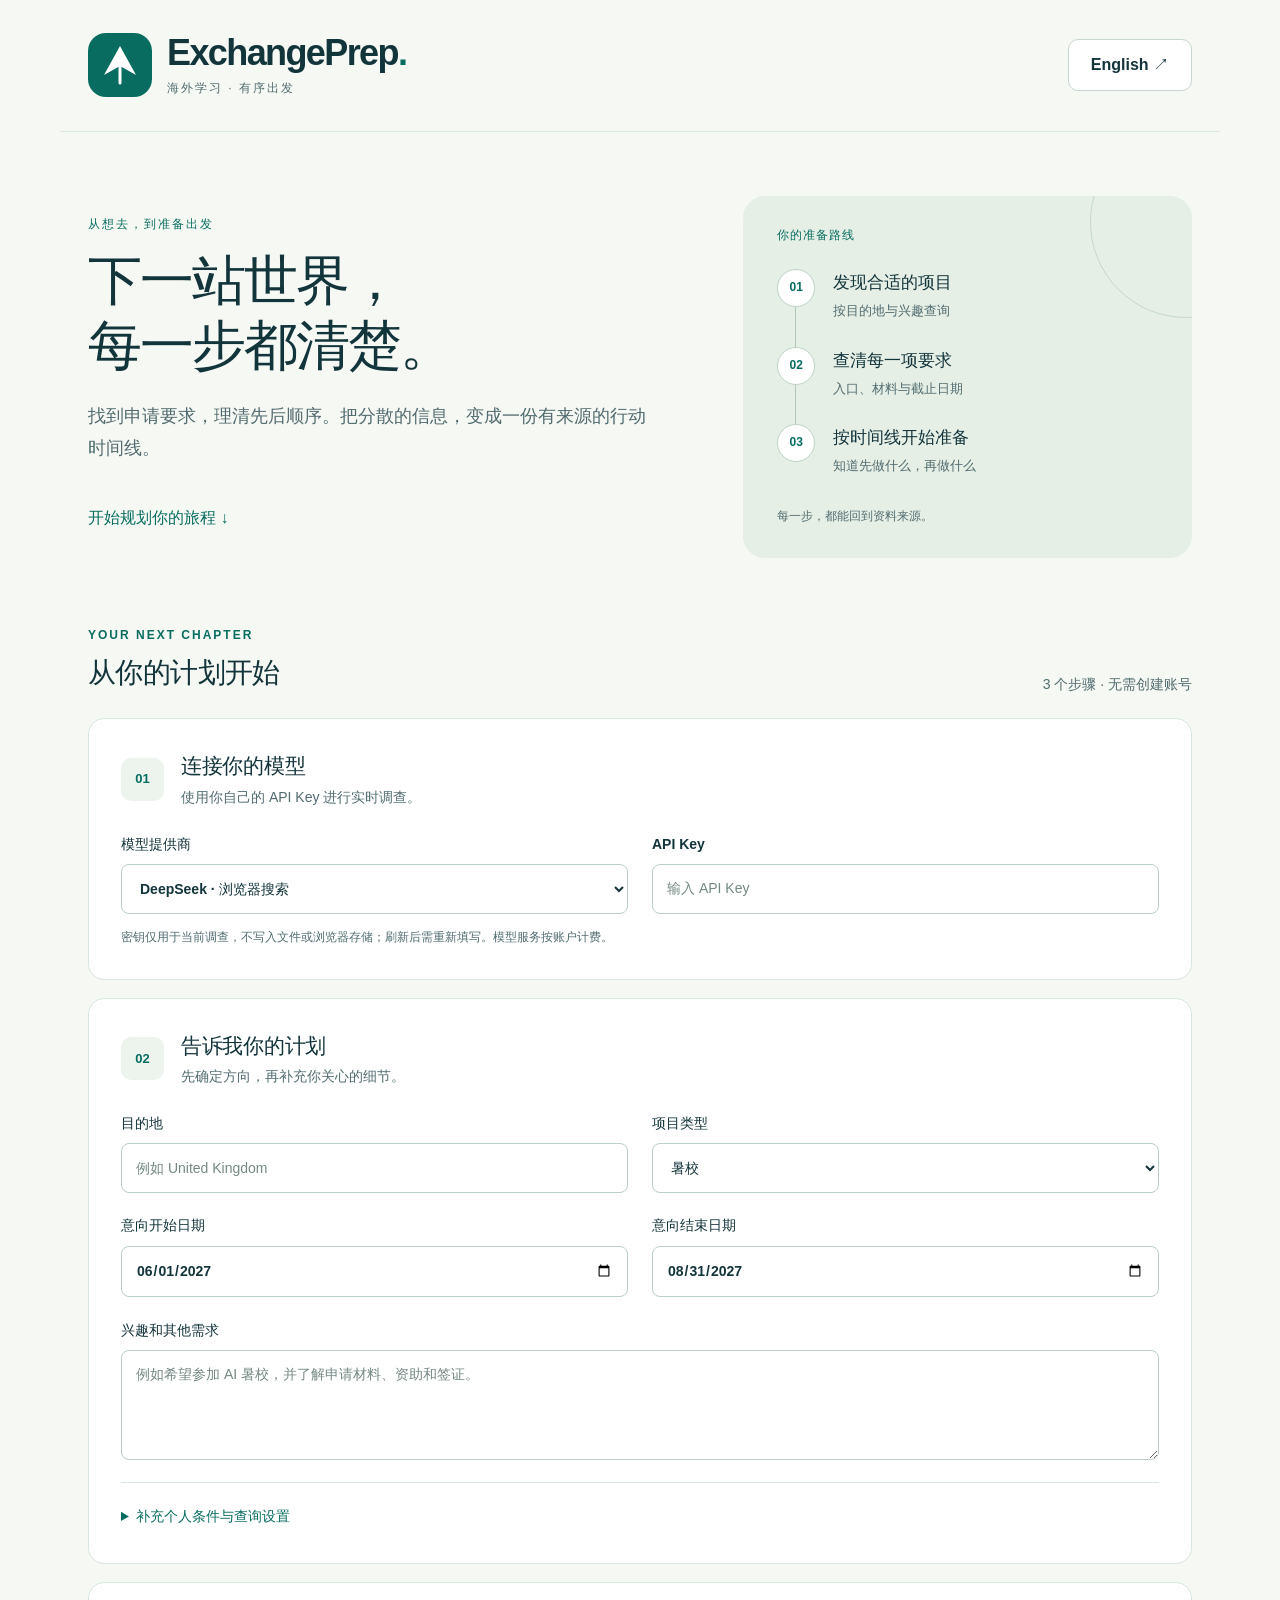
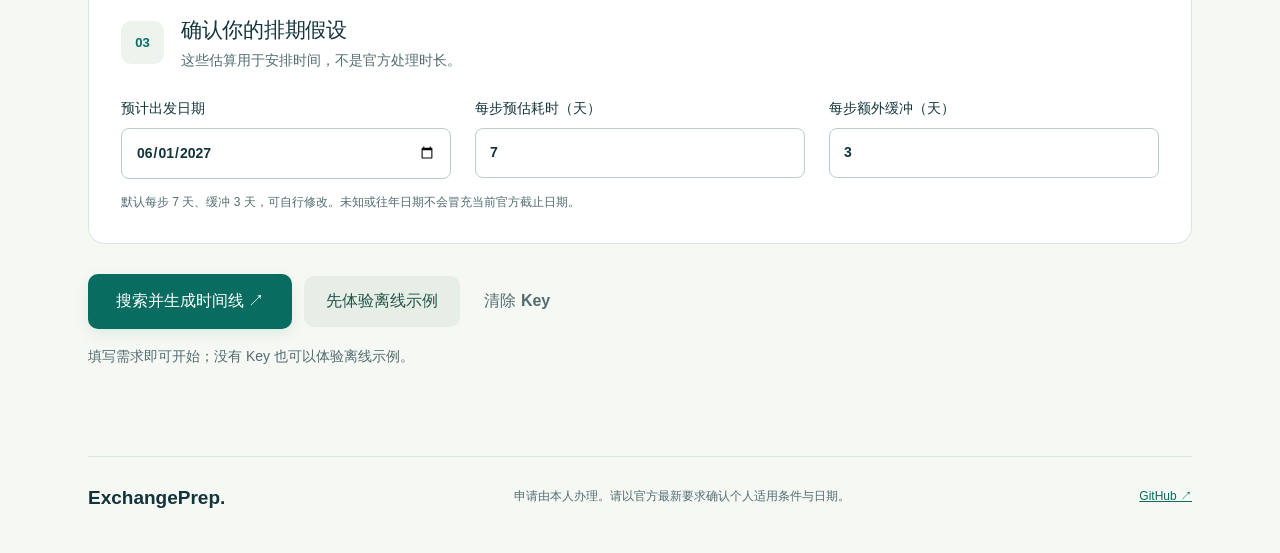
==== docs/index.html @ f5319ed3 "Integrate research and planner with bilingual public web interface" ====
<!doctype html>
<html lang="zh-CN"><head><meta charset="utf-8"><meta name="viewport" content="width=device-width,initial-scale=1"><meta name="description" content="ExchangePrep turns overseas study requirements into a clear preparation timeline."><title>ExchangePrep</title><link rel="icon" href="data:image/svg+xml,%3Csvg xmlns='http://www.w3.org/2000/svg' viewBox='0 0 64 64'%3E%3Crect width='64' height='64' rx='16' fill='%230b7266'/%3E%3Cpath d='M16 40L32 14l16 26-16-8z' fill='white'/%3E%3C/svg%3E"><link rel="stylesheet" href="./static/workspace.css"><script src="./static/config.js"></script><script defer src="./static/workspace.js"></script></head>
<body><a href="#workflow" class="skip" data-i18n="skip">跳到申请表单</a>
<header class="masthead"><div class="brand" aria-label="ExchangePrep"><svg viewBox="0 0 64 64" aria-hidden="true"><rect width="64" height="64" rx="18" fill="currentColor"/><path d="M16 42 32 13l16 29-16-9z" fill="white"/><path d="M32 33v17" stroke="white" stroke-width="3" stroke-linecap="round"/></svg><div><span class="wordmark">ExchangePrep<span class="brand-dot">.</span></span><span class="brand-caption" data-i18n="brandCaption">海外学习 · 有序出发</span></div></div><button id="language-button" type="button" class="language" aria-label="Switch to English">English <span aria-hidden="true">↗</span></button></header>
<main><section class="hero"><div><p class="eyebrow" data-i18n="eyebrow">从想去，到准备出发</p><h1 data-i18n="hero">下一站世界，<br>每一步都清楚。</h1><p class="hero-copy" data-i18n="intro">找到申请要求，理清先后顺序。把分散的信息，变成一份有来源的行动时间线。</p><a href="#workflow" class="hero-link" data-i18n="heroLink">开始规划你的旅程 ↓</a></div><aside class="route-preview" aria-label="How it works"><span class="route-label" data-i18n="previewTitle">你的准备路线</span><div class="route-node"><span>01</span><div><b data-i18n="previewOne">发现合适的项目</b><p data-i18n="previewOneSub">按目的地与兴趣查询</p></div></div><div class="route-node"><span>02</span><div><b data-i18n="previewTwo">查清每一项要求</b><p data-i18n="previewTwoSub">入口、材料与截止日期</p></div></div><div class="route-node"><span>03</span><div><b data-i18n="previewThree">按时间线开始准备</b><p data-i18n="previewThreeSub">知道先做什么，再做什么</p></div></div><span class="route-foot" data-i18n="previewFoot">每一步，都能回到资料来源。</span></aside></section>
<div class="section-heading"><div><p class="eyebrow" data-i18n="formEyebrow">YOUR NEXT CHAPTER</p><h2 data-i18n="formTitle">从你的计划开始</h2></div><span class="muted" data-i18n="formHint">3 个步骤 · 无需创建账号</span></div>
<form id="workflow" novalidate>
<section class="card"><div class="card-heading"><span class="step-number">01</span><div><h2 data-i18n="connect">连接你的模型</h2><p class="muted" data-i18n="connectHint">使用你自己的 API Key 进行实时调查。</p></div></div><div class="grid"><label><span data-i18n="provider">模型提供商</span><select name="provider"><option value="deepseek" data-i18n="deepseek">DeepSeek · 浏览器搜索</option><option value="openai" data-i18n="openai">OpenAI · 网页搜索</option></select></label><label>API Key<input id="key" type="password" autocomplete="off" spellcheck="false" data-placeholder="keyPlaceholder" placeholder="输入 API Key"></label></div><p class="field-note" data-i18n="keyNote">密钥仅用于当前调查，不写入文件或浏览器存储；刷新后需重新填写。模型服务按账户计费。</p></section>
<section class="card"><div class="card-heading"><span class="step-number">02</span><div><h2 data-i18n="needs">告诉我你的计划</h2><p class="muted" data-i18n="needsHint">先确定方向，再补充你关心的细节。</p></div></div><div class="grid"><label><span data-i18n="destination">目的地</span><input name="destination" required minlength="2" maxlength="100" data-placeholder="destinationPlaceholder" placeholder="例如 United Kingdom"></label><label><span data-i18n="type">项目类型</span><select name="programme_type"><option value="summer_school" data-i18n="summer">暑校</option><option value="winter_school" data-i18n="winter">寒校</option><option value="exchange" data-i18n="exchange">学期交换</option></select></label><label><span data-i18n="start">意向开始日期</span><input name="start_date" type="date" required></label><label><span data-i18n="end">意向结束日期</span><input name="end_date" type="date" required></label></div><label class="full"><span data-i18n="interests">兴趣和其他需求</span><textarea name="interests" maxlength="300" data-placeholder="interestsPlaceholder" placeholder="例如希望参加 AI 暑校，并了解申请材料、资助和签证。"></textarea></label>
<details class="advanced"><summary data-i18n="advanced">补充个人条件与查询设置</summary><div class="grid"><label><span data-i18n="major">专业</span><input name="major" maxlength="120" value="Computer Science"></label><label><span data-i18n="year">年级</span><input name="year_of_study" type="number" min="1" max="8" value="2"></label><label><span data-i18n="nationality">国籍</span><input name="nationality" maxlength="100" data-placeholder="nationalityPlaceholder"></label><label><span data-i18n="residence">当前居住地</span><input name="residence" maxlength="100" value="Hong Kong"></label><label><span data-i18n="budget">预算</span><input name="budget" maxlength="100" data-placeholder="budgetPlaceholder"></label><label><span data-i18n="max">最多查询项目</span><select name="max_programmes"><option>1</option><option>2</option><option>3</option></select></label><label><span data-i18n="url">已知项目官网（可选）</span><input name="programme_url" type="url" placeholder="https://…"></label><label><span data-i18n="model">模型名称（可选）</span><input name="model" maxlength="100" data-placeholder="modelPlaceholder"></label></div><p class="field-note" data-i18n="modelNote">默认模型：DeepSeek 为 deepseek-flash，OpenAI 为 gpt-5-mini；可按账户支持情况修改。要求可能因院系、国籍和年度不同。</p></details></section>
<section class="card"><div class="card-heading"><span class="step-number">03</span><div><h2 data-i18n="schedule">确认你的排期假设</h2><p class="muted" data-i18n="scheduleHint">这些估算用于安排时间，不是官方处理时长。</p></div></div><div class="grid three"><label><span data-i18n="departure">预计出发日期</span><input name="departure_date" type="date" required></label><label><span data-i18n="duration">每步预估耗时（天）</span><input name="duration_days" type="number" min="1" max="180" value="7" required></label><label><span data-i18n="buffer">每步额外缓冲（天）</span><input name="buffer_days" type="number" min="0" max="60" value="3" required></label></div><p class="field-note" data-i18n="estimateNote">默认每步 7 天、缓冲 3 天，可自行修改。未知或往年日期不会冒充当前官方截止日期。</p></section>
<section class="submit-area"><div class="actions"><button id="run" type="submit" class="primary" data-i18n="run">搜索并生成时间线 ↗</button><button id="sample" type="button" class="secondary" data-i18n="sample">先体验离线示例</button><button id="clear" type="button" class="text-button" data-i18n="clear">清除 Key</button></div><p id="status" role="status" aria-live="polite"></p><progress id="progress" hidden></progress><p id="backend-note" class="muted" hidden></p></section></form>
<section id="results" hidden aria-label="Results"></section><div id="downloads" class="actions" hidden><button id="json" class="primary" type="button" data-i18n="json">下载完整 JSON</button><button id="md" class="secondary" type="button" data-i18n="md">下载时间线 Markdown</button></div>
<footer><div class="footer-brand">ExchangePrep.</div><p data-i18n="footer">申请由本人办理。请以官方最新要求确认个人适用条件与日期。</p><a href="https://github.com/gwdsd1/ExchangePrep" target="_blank" rel="noopener noreferrer">GitHub ↗</a></footer></main></body></html>
---- docs/static/workspace.css ----
:root{--ink:#12343b;--muted:#516c70;--accent:#086d60;--line:#d8e6e0;--paper:#fff;--bg:#f6f8f3;font-family:Inter,"Segoe UI","Microsoft YaHei",sans-serif;color:var(--ink);background:var(--bg);line-height:1.65;font-synthesis:none}*{box-sizing:border-box}html{scroll-behavior:smooth;scroll-padding-top:24px}body{margin:0}button,input,select,textarea{font:inherit}button,a,input,select,textarea,summary{-webkit-tap-highlight-color:transparent}button,a,summary{touch-action:manipulation}button:focus-visible,a:focus-visible,input:focus-visible,select:focus-visible,textarea:focus-visible,summary:focus-visible{outline:3px solid #d79f2a;outline-offset:4px}button{cursor:pointer;min-height:48px;border-radius:10px;border:0;font-weight:650;padding:12px 22px;transition:background .15s,transform .15s}button:hover{transform:translateY(-1px)}button:disabled{opacity:.55;cursor:wait;transform:none}.skip{position:absolute;top:-70px;left:15px;background:white;padding:10px;z-index:5}.skip:focus{top:10px}.masthead,main{max-width:1160px;margin:auto}.masthead{display:flex;align-items:center;justify-content:space-between;padding:32px 28px;border-bottom:1px solid var(--line)}.brand{display:flex;align-items:center;gap:15px}.brand svg{width:64px;height:64px;color:var(--accent);flex-shrink:0}.wordmark{display:block;font-size:36px;font-weight:800;letter-spacing:-1.6px;line-height:1.16}.brand-dot{color:var(--accent)}.brand-caption{display:block;font-size:12px;letter-spacing:2px;color:var(--muted);margin-top:5px}.language{background:white;border:1px solid #c6d7cf;color:var(--ink);display:flex;gap:18px;align-items:center}main{padding:0 28px 40px}.hero{display:grid;grid-template-columns:1.3fr 1fr;gap:72px;align-items:center;padding:64px 0 56px}.eyebrow{color:var(--accent);font-size:12px;font-weight:750;letter-spacing:2px;margin:0 0 14px}.hero h1{font-size:54px;line-height:1.2;letter-spacing:-2px;font-weight:750;margin:0 0 22px}.hero-copy{font-size:18px;color:var(--muted);max-width:560px;line-height:1.8}.hero-link{display:inline-block;color:var(--accent);font-weight:700;text-decoration:none;margin-top:14px;padding:8px 0}.route-preview{position:relative;background:#e5efe6;border-radius:22px;padding:30px 34px;overflow:hidden}.route-preview:after{content:"";position:absolute;width:190px;height:190px;border:1px solid #c4d8c8;border-radius:50%;right:-90px;top:-70px;pointer-events:none}.route-label{display:block;font-size:12px;font-weight:750;letter-spacing:1px;text-transform:uppercase;color:var(--accent);margin-bottom:24px}.route-node{display:flex;gap:18px;position:relative;padding-bottom:25px}.route-node:not(:nth-last-child(2)):before{content:"";position:absolute;width:1px;background:#adc9b9;left:18px;top:38px;bottom:0}.route-node>span{background:white;border:1px solid #bfd3c6;border-radius:50%;height:38px;width:38px;display:grid;place-items:center;color:var(--accent);font-size:12px;font-weight:800;flex-shrink:0}.route-node b{font-size:17px}.route-node p{margin:3px 0 0;font-size:13px;color:var(--muted)}.route-foot{font-size:12px;color:var(--muted)}.section-heading{display:flex;align-items:end;justify-content:space-between;margin:12px 0 22px;gap:15px}.section-heading h2{font-size:28px;letter-spacing:-.6px;margin:0}.section-heading .eyebrow{margin-bottom:4px}.muted,.field-note{color:var(--muted);font-size:14px}.card{border:1px solid var(--line);border-radius:16px;background:var(--paper);padding:30px 32px;margin:18px 0}.card-heading{display:flex;align-items:center;gap:17px;margin-bottom:24px}.step-number{font-size:13px;font-weight:750;color:var(--accent);border-radius:10px;background:#edf4ee;width:43px;height:43px;display:grid;place-items:center;flex-shrink:0}.card-heading h2{font-size:21px;margin:0;letter-spacing:-.3px}.card-heading p{margin:2px 0 0}.grid{display:grid;grid-template-columns:1fr 1fr;gap:21px 24px}.grid.three{grid-template-columns:1fr 1fr 1fr}label{display:block;font-size:14px;font-weight:650}input,select,textarea{display:block;width:100%;margin-top:8px;border:1px solid #b9cec4;background:#fff;border-radius:8px;padding:12px 14px;color:var(--ink);min-height:50px}input:hover,select:hover,textarea:hover{border-color:#5d8c7a}input::placeholder,textarea::placeholder{color:#758984;font-weight:400}textarea{min-height:110px;resize:vertical}.full{margin-top:22px}.field-note{font-size:12px;line-height:1.8;margin:13px 0 0}.advanced{border-top:1px solid var(--line);padding-top:17px;margin-top:22px}.advanced .grid{margin-top:20px}summary{color:var(--accent);font-size:14px;font-weight:650;cursor:pointer;padding:5px 0}summary:hover{color:#024d43}.actions{display:flex;align-items:center;gap:12px;flex-wrap:wrap}.primary{background:var(--accent);color:white;box-shadow:0 5px 14px #0b72661a}.primary:hover{background:#04584d}.secondary{background:#e7eee6;color:#21544b}.secondary:hover{background:#dbe8d9}.text-button{background:transparent;color:var(--muted);padding:12px}.submit-area{padding:12px 0 22px}#run{min-height:54px;padding:14px 28px;font-size:16px}#status{font-size:14px;color:var(--muted);margin:16px 0 0;min-height:24px}progress{width:100%;height:5px;accent-color:var(--accent);margin:15px 0}.notice{font-size:14px;line-height:1.8;background:#f7f1de;border-radius:8px;padding:12px 16px;color:#665127}.error{padding:16px;background:#fceee9;color:#923e30;border-radius:10px}.diagnostics{border-top:1px solid var(--line);margin-top:20px;padding-top:12px}.diagnostics p{overflow-wrap:anywhere;font-size:13px;color:var(--muted);margin:12px 0}.plan-head{display:flex;justify-content:space-between;gap:15px;align-items:start}.plan-head h2{margin:0 0 8px;font-size:24px}.plan-index{display:block;font-size:12px;letter-spacing:1.5px;color:var(--accent);font-weight:750;margin-bottom:6px}.badge{display:inline-block;background:#f6f0db;color:#72571a;border-radius:30px;font-size:12px;font-weight:650;padding:5px 12px;white-space:nowrap}.step{position:relative;margin:0 0 4px 17px;padding:16px 0 23px 29px;border-left:1px solid #c5d9cd}.step:before{content:"";position:absolute;width:11px;height:11px;background:var(--accent);border:3px solid #fff;border-radius:50%;left:-7px;top:28px;box-shadow:0 0 0 1px #c5d9cd}.step h3{margin:0;font-size:18px}.step p{font-size:14px;line-height:1.8;overflow-wrap:anywhere}.step .action{color:var(--muted);margin:7px 0 16px}.dates{display:grid;grid-template-columns:repeat(3,1fr);gap:12px;background:#f1f6f1;border-radius:9px;padding:14px 17px;margin-bottom:16px}.dates small{display:block;font-size:11px;color:var(--muted);margin-bottom:3px}.dates strong{font-size:15px;font-variant-numeric:tabular-nums}.step details{margin-top:14px}.step details p{font-size:13px;color:var(--muted)}a{color:var(--accent);overflow-wrap:anywhere}.sources p{font-size:13px;overflow-wrap:anywhere}#downloads{margin-top:25px}#results{scroll-margin-top:26px}.results-title{font-size:30px;margin:0 0 8px}.result-meta{color:var(--muted);font-size:13px}footer{display:flex;align-items:center;justify-content:space-between;gap:20px;margin-top:65px;padding-top:25px;border-top:1px solid var(--line);color:var(--muted);font-size:12px}.footer-brand{font-weight:800;font-size:19px;color:var(--ink)}footer p{max-width:550px;margin:0}footer a{white-space:nowrap}[hidden]{display:none!important}@media(prefers-reduced-motion:reduce){html{scroll-behavior:auto}button{transition:none}}@media(max-width:780px){.masthead{padding:23px 20px}.brand svg{width:50px;height:50px}.wordmark{font-size:28px}.brand-caption{font-size:10px;letter-spacing:1px}main{padding:0 20px 30px}.hero{gap:30px;padding:38px 0;grid-template-columns:1fr}.hero h1{font-size:43px}.hero-copy{font-size:16px}.route-preview{padding:24px}.section-heading{align-items:start}.section-heading>.muted{max-width:110px;font-size:12px}.grid,.grid.three{grid-template-columns:1fr}.card{padding:22px}.dates{gap:12px}.dates strong{font-size:13px}.plan-head{display:block}.badge{margin-top:10px}.step{margin-left:2px;padding-left:21px}.language{padding:10px 13px;gap:7px}.brand{gap:10px}.section-heading h2{font-size:25px}footer{flex-wrap:wrap}.results-title{font-size:26px}}@media(max-width:390px){.wordmark{font-size:24px}.brand svg{width:43px;height:43px}.language{font-size:13px;min-height:43px}.masthead{padding:20px 14px}main{padding-left:14px;padding-right:14px}.hero h1{font-size:38px}.dates{grid-template-columns:1fr 1fr}.card{padding:18px}.step{padding-left:17px}}
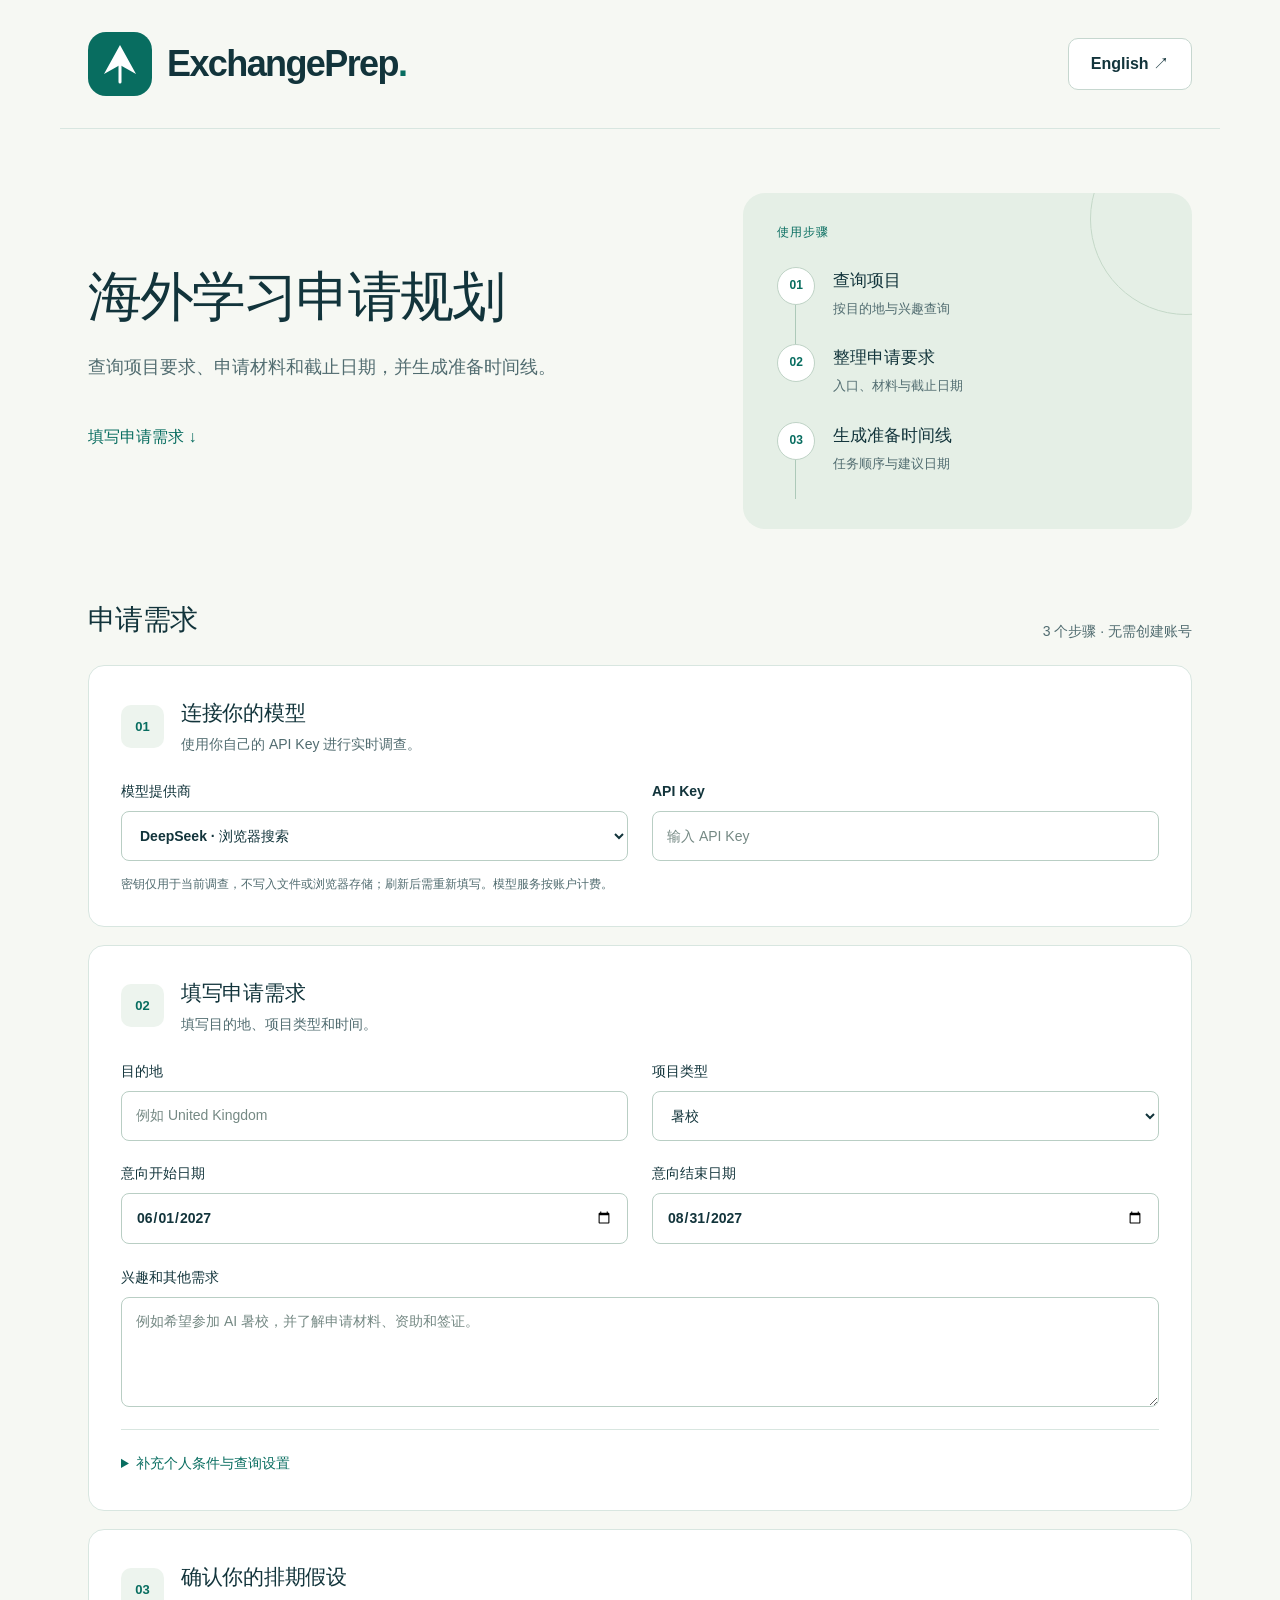
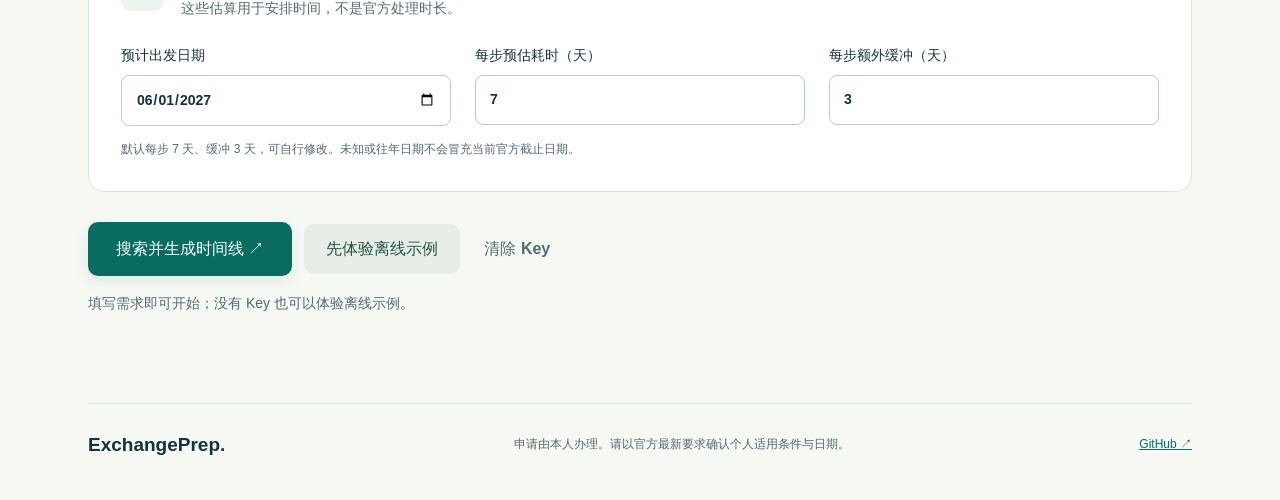
==== commit 85b8478f: "Replace promotional slogans with direct application planning labels" ====
--- a/docs/index.html
+++ b/docs/index.html
@@ -1,12 +1,12 @@
 <!doctype html>
-<html lang="zh-CN"><head><meta charset="utf-8"><meta name="viewport" content="width=device-width,initial-scale=1"><meta name="description" content="ExchangePrep turns overseas study requirements into a clear preparation timeline."><title>ExchangePrep</title><link rel="icon" href="data:image/svg+xml,%3Csvg xmlns='http://www.w3.org/2000/svg' viewBox='0 0 64 64'%3E%3Crect width='64' height='64' rx='16' fill='%230b7266'/%3E%3Cpath d='M16 40L32 14l16 26-16-8z' fill='white'/%3E%3C/svg%3E"><link rel="stylesheet" href="./static/workspace.css"><script src="./static/config.js"></script><script defer src="./static/workspace.js"></script></head>
+<html lang="zh-CN"><head><meta charset="utf-8"><meta name="viewport" content="width=device-width,initial-scale=1"><meta name="description" content="ExchangePrep turns overseas study requirements into a clear preparation timeline."><title>ExchangePrep</title><link rel="icon" href="data:image/svg+xml,%3Csvg xmlns='http://www.w3.org/2000/svg' viewBox='0 0 64 64'%3E%3Crect width='64' height='64' rx='16' fill='%230b7266'/%3E%3Cpath d='M16 40L32 14l16 26-16-8z' fill='white'/%3E%3C/svg%3E"><link rel="stylesheet" href="./static/workspace.css?v=plain-1"><script src="./static/config.js"></script><script defer src="./static/workspace.js?v=plain-1"></script></head>
 <body><a href="#workflow" class="skip" data-i18n="skip">跳到申请表单</a>
-<header class="masthead"><div class="brand" aria-label="ExchangePrep"><svg viewBox="0 0 64 64" aria-hidden="true"><rect width="64" height="64" rx="18" fill="currentColor"/><path d="M16 42 32 13l16 29-16-9z" fill="white"/><path d="M32 33v17" stroke="white" stroke-width="3" stroke-linecap="round"/></svg><div><span class="wordmark">ExchangePrep<span class="brand-dot">.</span></span><span class="brand-caption" data-i18n="brandCaption">海外学习 · 有序出发</span></div></div><button id="language-button" type="button" class="language" aria-label="Switch to English">English <span aria-hidden="true">↗</span></button></header>
-<main><section class="hero"><div><p class="eyebrow" data-i18n="eyebrow">从想去，到准备出发</p><h1 data-i18n="hero">下一站世界，<br>每一步都清楚。</h1><p class="hero-copy" data-i18n="intro">找到申请要求，理清先后顺序。把分散的信息，变成一份有来源的行动时间线。</p><a href="#workflow" class="hero-link" data-i18n="heroLink">开始规划你的旅程 ↓</a></div><aside class="route-preview" aria-label="How it works"><span class="route-label" data-i18n="previewTitle">你的准备路线</span><div class="route-node"><span>01</span><div><b data-i18n="previewOne">发现合适的项目</b><p data-i18n="previewOneSub">按目的地与兴趣查询</p></div></div><div class="route-node"><span>02</span><div><b data-i18n="previewTwo">查清每一项要求</b><p data-i18n="previewTwoSub">入口、材料与截止日期</p></div></div><div class="route-node"><span>03</span><div><b data-i18n="previewThree">按时间线开始准备</b><p data-i18n="previewThreeSub">知道先做什么，再做什么</p></div></div><span class="route-foot" data-i18n="previewFoot">每一步，都能回到资料来源。</span></aside></section>
-<div class="section-heading"><div><p class="eyebrow" data-i18n="formEyebrow">YOUR NEXT CHAPTER</p><h2 data-i18n="formTitle">从你的计划开始</h2></div><span class="muted" data-i18n="formHint">3 个步骤 · 无需创建账号</span></div>
+<header class="masthead"><div class="brand" aria-label="ExchangePrep"><svg viewBox="0 0 64 64" aria-hidden="true"><rect width="64" height="64" rx="18" fill="currentColor"/><path d="M16 42 32 13l16 29-16-9z" fill="white"/><path d="M32 33v17" stroke="white" stroke-width="3" stroke-linecap="round"/></svg><div><span class="wordmark">ExchangePrep<span class="brand-dot">.</span></span></div></div><button id="language-button" type="button" class="language" aria-label="Switch to English">English <span aria-hidden="true">↗</span></button></header>
+<main><section class="hero"><div><h1 data-i18n="hero">海外学习申请规划</h1><p class="hero-copy" data-i18n="intro">查询项目要求、申请材料和截止日期，并生成准备时间线。</p><a href="#workflow" class="hero-link" data-i18n="heroLink">填写申请需求 ↓</a></div><aside class="route-preview" aria-label="How it works"><span class="route-label" data-i18n="previewTitle">使用步骤</span><div class="route-node"><span>01</span><div><b data-i18n="previewOne">查询项目</b><p data-i18n="previewOneSub">按目的地与兴趣查询</p></div></div><div class="route-node"><span>02</span><div><b data-i18n="previewTwo">整理申请要求</b><p data-i18n="previewTwoSub">入口、材料与截止日期</p></div></div><div class="route-node"><span>03</span><div><b data-i18n="previewThree">生成准备时间线</b><p data-i18n="previewThreeSub">任务顺序与建议日期</p></div></div></aside></section>
+<div class="section-heading"><div><h2 data-i18n="formTitle">申请需求</h2></div><span class="muted" data-i18n="formHint">3 个步骤 · 无需创建账号</span></div>
 <form id="workflow" novalidate>
 <section class="card"><div class="card-heading"><span class="step-number">01</span><div><h2 data-i18n="connect">连接你的模型</h2><p class="muted" data-i18n="connectHint">使用你自己的 API Key 进行实时调查。</p></div></div><div class="grid"><label><span data-i18n="provider">模型提供商</span><select name="provider"><option value="deepseek" data-i18n="deepseek">DeepSeek · 浏览器搜索</option><option value="openai" data-i18n="openai">OpenAI · 网页搜索</option></select></label><label>API Key<input id="key" type="password" autocomplete="off" spellcheck="false" data-placeholder="keyPlaceholder" placeholder="输入 API Key"></label></div><p class="field-note" data-i18n="keyNote">密钥仅用于当前调查，不写入文件或浏览器存储；刷新后需重新填写。模型服务按账户计费。</p></section>
-<section class="card"><div class="card-heading"><span class="step-number">02</span><div><h2 data-i18n="needs">告诉我你的计划</h2><p class="muted" data-i18n="needsHint">先确定方向，再补充你关心的细节。</p></div></div><div class="grid"><label><span data-i18n="destination">目的地</span><input name="destination" required minlength="2" maxlength="100" data-placeholder="destinationPlaceholder" placeholder="例如 United Kingdom"></label><label><span data-i18n="type">项目类型</span><select name="programme_type"><option value="summer_school" data-i18n="summer">暑校</option><option value="winter_school" data-i18n="winter">寒校</option><option value="exchange" data-i18n="exchange">学期交换</option></select></label><label><span data-i18n="start">意向开始日期</span><input name="start_date" type="date" required></label><label><span data-i18n="end">意向结束日期</span><input name="end_date" type="date" required></label></div><label class="full"><span data-i18n="interests">兴趣和其他需求</span><textarea name="interests" maxlength="300" data-placeholder="interestsPlaceholder" placeholder="例如希望参加 AI 暑校，并了解申请材料、资助和签证。"></textarea></label>
+<section class="card"><div class="card-heading"><span class="step-number">02</span><div><h2 data-i18n="needs">填写申请需求</h2><p class="muted" data-i18n="needsHint">填写目的地、项目类型和时间。</p></div></div><div class="grid"><label><span data-i18n="destination">目的地</span><input name="destination" required minlength="2" maxlength="100" data-placeholder="destinationPlaceholder" placeholder="例如 United Kingdom"></label><label><span data-i18n="type">项目类型</span><select name="programme_type"><option value="summer_school" data-i18n="summer">暑校</option><option value="winter_school" data-i18n="winter">寒校</option><option value="exchange" data-i18n="exchange">学期交换</option></select></label><label><span data-i18n="start">意向开始日期</span><input name="start_date" type="date" required></label><label><span data-i18n="end">意向结束日期</span><input name="end_date" type="date" required></label></div><label class="full"><span data-i18n="interests">兴趣和其他需求</span><textarea name="interests" maxlength="300" data-placeholder="interestsPlaceholder" placeholder="例如希望参加 AI 暑校，并了解申请材料、资助和签证。"></textarea></label>
 <details class="advanced"><summary data-i18n="advanced">补充个人条件与查询设置</summary><div class="grid"><label><span data-i18n="major">专业</span><input name="major" maxlength="120" value="Computer Science"></label><label><span data-i18n="year">年级</span><input name="year_of_study" type="number" min="1" max="8" value="2"></label><label><span data-i18n="nationality">国籍</span><input name="nationality" maxlength="100" data-placeholder="nationalityPlaceholder"></label><label><span data-i18n="residence">当前居住地</span><input name="residence" maxlength="100" value="Hong Kong"></label><label><span data-i18n="budget">预算</span><input name="budget" maxlength="100" data-placeholder="budgetPlaceholder"></label><label><span data-i18n="max">最多查询项目</span><select name="max_programmes"><option>1</option><option>2</option><option>3</option></select></label><label><span data-i18n="url">已知项目官网（可选）</span><input name="programme_url" type="url" placeholder="https://…"></label><label><span data-i18n="model">模型名称（可选）</span><input name="model" maxlength="100" data-placeholder="modelPlaceholder"></label></div><p class="field-note" data-i18n="modelNote">默认模型：DeepSeek 为 deepseek-flash，OpenAI 为 gpt-5-mini；可按账户支持情况修改。要求可能因院系、国籍和年度不同。</p></details></section>
 <section class="card"><div class="card-heading"><span class="step-number">03</span><div><h2 data-i18n="schedule">确认你的排期假设</h2><p class="muted" data-i18n="scheduleHint">这些估算用于安排时间，不是官方处理时长。</p></div></div><div class="grid three"><label><span data-i18n="departure">预计出发日期</span><input name="departure_date" type="date" required></label><label><span data-i18n="duration">每步预估耗时（天）</span><input name="duration_days" type="number" min="1" max="180" value="7" required></label><label><span data-i18n="buffer">每步额外缓冲（天）</span><input name="buffer_days" type="number" min="0" max="60" value="3" required></label></div><p class="field-note" data-i18n="estimateNote">默认每步 7 天、缓冲 3 天，可自行修改。未知或往年日期不会冒充当前官方截止日期。</p></section>
 <section class="submit-area"><div class="actions"><button id="run" type="submit" class="primary" data-i18n="run">搜索并生成时间线 ↗</button><button id="sample" type="button" class="secondary" data-i18n="sample">先体验离线示例</button><button id="clear" type="button" class="text-button" data-i18n="clear">清除 Key</button></div><p id="status" role="status" aria-live="polite"></p><progress id="progress" hidden></progress><p id="backend-note" class="muted" hidden></p></section></form>
--- a/docs/static/workspace.css
+++ b/docs/static/workspace.css
@@ -1 +1 @@
-:root{--ink:#12343b;--muted:#516c70;--accent:#086d60;--line:#d8e6e0;--paper:#fff;--bg:#f6f8f3;font-family:Inter,"Segoe UI","Microsoft YaHei",sans-serif;color:var(--ink);background:var(--bg);line-height:1.65;font-synthesis:none}*{box-sizing:border-box}html{scroll-behavior:smooth;scroll-padding-top:24px}body{margin:0}button,input,select,textarea{font:inherit}button,a,input,select,textarea,summary{-webkit-tap-highlight-color:transparent}button,a,summary{touch-action:manipulation}button:focus-visible,a:focus-visible,input:focus-visible,select:focus-visible,textarea:focus-visible,summary:focus-visible{outline:3px solid #d79f2a;outline-offset:4px}button{cursor:pointer;min-height:48px;border-radius:10px;border:0;font-weight:650;padding:12px 22px;transition:background .15s,transform .15s}button:hover{transform:translateY(-1px)}button:disabled{opacity:.55;cursor:wait;transform:none}.skip{position:absolute;top:-70px;left:15px;background:white;padding:10px;z-index:5}.skip:focus{top:10px}.masthead,main{max-width:1160px;margin:auto}.masthead{display:flex;align-items:center;justify-content:space-between;padding:32px 28px;border-bottom:1px solid var(--line)}.brand{display:flex;align-items:center;gap:15px}.brand svg{width:64px;height:64px;color:var(--accent);flex-shrink:0}.wordmark{display:block;font-size:36px;font-weight:800;letter-spacing:-1.6px;line-height:1.16}.brand-dot{color:var(--accent)}.brand-caption{display:block;font-size:12px;letter-spacing:2px;color:var(--muted);margin-top:5px}.language{background:white;border:1px solid #c6d7cf;color:var(--ink);display:flex;gap:18px;align-items:center}main{padding:0 28px 40px}.hero{display:grid;grid-template-columns:1.3fr 1fr;gap:72px;align-items:center;padding:64px 0 56px}.eyebrow{color:var(--accent);font-size:12px;font-weight:750;letter-spacing:2px;margin:0 0 14px}.hero h1{font-size:54px;line-height:1.2;letter-spacing:-2px;font-weight:750;margin:0 0 22px}.hero-copy{font-size:18px;color:var(--muted);max-width:560px;line-height:1.8}.hero-link{display:inline-block;color:var(--accent);font-weight:700;text-decoration:none;margin-top:14px;padding:8px 0}.route-preview{position:relative;background:#e5efe6;border-radius:22px;padding:30px 34px;overflow:hidden}.route-preview:after{content:"";position:absolute;width:190px;height:190px;border:1px solid #c4d8c8;border-radius:50%;right:-90px;top:-70px;pointer-events:none}.route-label{display:block;font-size:12px;font-weight:750;letter-spacing:1px;text-transform:uppercase;color:var(--accent);margin-bottom:24px}.route-node{display:flex;gap:18px;position:relative;padding-bottom:25px}.route-node:not(:nth-last-child(2)):before{content:"";position:absolute;width:1px;background:#adc9b9;left:18px;top:38px;bottom:0}.route-node>span{background:white;border:1px solid #bfd3c6;border-radius:50%;height:38px;width:38px;display:grid;place-items:center;color:var(--accent);font-size:12px;font-weight:800;flex-shrink:0}.route-node b{font-size:17px}.route-node p{margin:3px 0 0;font-size:13px;color:var(--muted)}.route-foot{font-size:12px;color:var(--muted)}.section-heading{display:flex;align-items:end;justify-content:space-between;margin:12px 0 22px;gap:15px}.section-heading h2{font-size:28px;letter-spacing:-.6px;margin:0}.section-heading .eyebrow{margin-bottom:4px}.muted,.field-note{color:var(--muted);font-size:14px}.card{border:1px solid var(--line);border-radius:16px;background:var(--paper);padding:30px 32px;margin:18px 0}.card-heading{display:flex;align-items:center;gap:17px;margin-bottom:24px}.step-number{font-size:13px;font-weight:750;color:var(--accent);border-radius:10px;background:#edf4ee;width:43px;height:43px;display:grid;place-items:center;flex-shrink:0}.card-heading h2{font-size:21px;margin:0;letter-spacing:-.3px}.card-heading p{margin:2px 0 0}.grid{display:grid;grid-template-columns:1fr 1fr;gap:21px 24px}.grid.three{grid-template-columns:1fr 1fr 1fr}label{display:block;font-size:14px;font-weight:650}input,select,textarea{display:block;width:100%;margin-top:8px;border:1px solid #b9cec4;background:#fff;border-radius:8px;padding:12px 14px;color:var(--ink);min-height:50px}input:hover,select:hover,textarea:hover{border-color:#5d8c7a}input::placeholder,textarea::placeholder{color:#758984;font-weight:400}textarea{min-height:110px;resize:vertical}.full{margin-top:22px}.field-note{font-size:12px;line-height:1.8;margin:13px 0 0}.advanced{border-top:1px solid var(--line);padding-top:17px;margin-top:22px}.advanced .grid{margin-top:20px}summary{color:var(--accent);font-size:14px;font-weight:650;cursor:pointer;padding:5px 0}summary:hover{color:#024d43}.actions{display:flex;align-items:center;gap:12px;flex-wrap:wrap}.primary{background:var(--accent);color:white;box-shadow:0 5px 14px #0b72661a}.primary:hover{background:#04584d}.secondary{background:#e7eee6;color:#21544b}.secondary:hover{background:#dbe8d9}.text-button{background:transparent;color:var(--muted);padding:12px}.submit-area{padding:12px 0 22px}#run{min-height:54px;padding:14px 28px;font-size:16px}#status{font-size:14px;color:var(--muted);margin:16px 0 0;min-height:24px}progress{width:100%;height:5px;accent-color:var(--accent);margin:15px 0}.notice{font-size:14px;line-height:1.8;background:#f7f1de;border-radius:8px;padding:12px 16px;color:#665127}.error{padding:16px;background:#fceee9;color:#923e30;border-radius:10px}.diagnostics{border-top:1px solid var(--line);margin-top:20px;padding-top:12px}.diagnostics p{overflow-wrap:anywhere;font-size:13px;color:var(--muted);margin:12px 0}.plan-head{display:flex;justify-content:space-between;gap:15px;align-items:start}.plan-head h2{margin:0 0 8px;font-size:24px}.plan-index{display:block;font-size:12px;letter-spacing:1.5px;color:var(--accent);font-weight:750;margin-bottom:6px}.badge{display:inline-block;background:#f6f0db;color:#72571a;border-radius:30px;font-size:12px;font-weight:650;padding:5px 12px;white-space:nowrap}.step{position:relative;margin:0 0 4px 17px;padding:16px 0 23px 29px;border-left:1px solid #c5d9cd}.step:before{content:"";position:absolute;width:11px;height:11px;background:var(--accent);border:3px solid #fff;border-radius:50%;left:-7px;top:28px;box-shadow:0 0 0 1px #c5d9cd}.step h3{margin:0;font-size:18px}.step p{font-size:14px;line-height:1.8;overflow-wrap:anywhere}.step .action{color:var(--muted);margin:7px 0 16px}.dates{display:grid;grid-template-columns:repeat(3,1fr);gap:12px;background:#f1f6f1;border-radius:9px;padding:14px 17px;margin-bottom:16px}.dates small{display:block;font-size:11px;color:var(--muted);margin-bottom:3px}.dates strong{font-size:15px;font-variant-numeric:tabular-nums}.step details{margin-top:14px}.step details p{font-size:13px;color:var(--muted)}a{color:var(--accent);overflow-wrap:anywhere}.sources p{font-size:13px;overflow-wrap:anywhere}#downloads{margin-top:25px}#results{scroll-margin-top:26px}.results-title{font-size:30px;margin:0 0 8px}.result-meta{color:var(--muted);font-size:13px}footer{display:flex;align-items:center;justify-content:space-between;gap:20px;margin-top:65px;padding-top:25px;border-top:1px solid var(--line);color:var(--muted);font-size:12px}.footer-brand{font-weight:800;font-size:19px;color:var(--ink)}footer p{max-width:550px;margin:0}footer a{white-space:nowrap}[hidden]{display:none!important}@media(prefers-reduced-motion:reduce){html{scroll-behavior:auto}button{transition:none}}@media(max-width:780px){.masthead{padding:23px 20px}.brand svg{width:50px;height:50px}.wordmark{font-size:28px}.brand-caption{font-size:10px;letter-spacing:1px}main{padding:0 20px 30px}.hero{gap:30px;padding:38px 0;grid-template-columns:1fr}.hero h1{font-size:43px}.hero-copy{font-size:16px}.route-preview{padding:24px}.section-heading{align-items:start}.section-heading>.muted{max-width:110px;font-size:12px}.grid,.grid.three{grid-template-columns:1fr}.card{padding:22px}.dates{gap:12px}.dates strong{font-size:13px}.plan-head{display:block}.badge{margin-top:10px}.step{margin-left:2px;padding-left:21px}.language{padding:10px 13px;gap:7px}.brand{gap:10px}.section-heading h2{font-size:25px}footer{flex-wrap:wrap}.results-title{font-size:26px}}@media(max-width:390px){.wordmark{font-size:24px}.brand svg{width:43px;height:43px}.language{font-size:13px;min-height:43px}.masthead{padding:20px 14px}main{padding-left:14px;padding-right:14px}.hero h1{font-size:38px}.dates{grid-template-columns:1fr 1fr}.card{padding:18px}.step{padding-left:17px}}
+:root{--ink:#12343b;--muted:#516c70;--accent:#086d60;--line:#d8e6e0;--paper:#fff;--bg:#f6f8f3;font-family:Inter,"Segoe UI","Microsoft YaHei",sans-serif;color:var(--ink);background:var(--bg);line-height:1.65;font-synthesis:none}*{box-sizing:border-box}html{scroll-behavior:smooth;scroll-padding-top:24px}body{margin:0}button,input,select,textarea{font:inherit}button,a,input,select,textarea,summary{-webkit-tap-highlight-color:transparent}button,a,summary{touch-action:manipulation}button:focus-visible,a:focus-visible,input:focus-visible,select:focus-visible,textarea:focus-visible,summary:focus-visible{outline:3px solid #d79f2a;outline-offset:4px}button{cursor:pointer;min-height:48px;border-radius:10px;border:0;font-weight:650;padding:12px 22px;transition:background .15s,transform .15s}button:hover{transform:translateY(-1px)}button:disabled{opacity:.55;cursor:wait;transform:none}.skip{position:absolute;top:-70px;left:15px;background:white;padding:10px;z-index:5}.skip:focus{top:10px}.masthead,main{max-width:1160px;margin:auto}.masthead{display:flex;align-items:center;justify-content:space-between;padding:32px 28px;border-bottom:1px solid var(--line)}.brand{display:flex;align-items:center;gap:15px}.brand svg{width:64px;height:64px;color:var(--accent);flex-shrink:0}.wordmark{display:block;font-size:36px;font-weight:800;letter-spacing:-1.6px;line-height:1.16}.brand-dot{color:var(--accent)}.language{background:white;border:1px solid #c6d7cf;color:var(--ink);display:flex;gap:18px;align-items:center}main{padding:0 28px 40px}.hero{display:grid;grid-template-columns:1.3fr 1fr;gap:72px;align-items:center;padding:64px 0 56px}.eyebrow{color:var(--accent);font-size:12px;font-weight:750;letter-spacing:2px;margin:0 0 14px}.hero h1{font-size:54px;line-height:1.2;letter-spacing:-2px;font-weight:750;margin:0 0 22px}.hero-copy{font-size:18px;color:var(--muted);max-width:560px;line-height:1.8}.hero-link{display:inline-block;color:var(--accent);font-weight:700;text-decoration:none;margin-top:14px;padding:8px 0}.route-preview{position:relative;background:#e5efe6;border-radius:22px;padding:30px 34px;overflow:hidden}.route-preview:after{content:"";position:absolute;width:190px;height:190px;border:1px solid #c4d8c8;border-radius:50%;right:-90px;top:-70px;pointer-events:none}.route-label{display:block;font-size:12px;font-weight:750;letter-spacing:1px;text-transform:uppercase;color:var(--accent);margin-bottom:24px}.route-node{display:flex;gap:18px;position:relative;padding-bottom:25px}.route-node:not(:nth-last-child(2)):before{content:"";position:absolute;width:1px;background:#adc9b9;left:18px;top:38px;bottom:0}.route-node>span{background:white;border:1px solid #bfd3c6;border-radius:50%;height:38px;width:38px;display:grid;place-items:center;color:var(--accent);font-size:12px;font-weight:800;flex-shrink:0}.route-node b{font-size:17px}.route-node p{margin:3px 0 0;font-size:13px;color:var(--muted)}.section-heading{display:flex;align-items:end;justify-content:space-between;margin:12px 0 22px;gap:15px}.section-heading h2{font-size:28px;letter-spacing:-.6px;margin:0}.section-heading .eyebrow{margin-bottom:4px}.muted,.field-note{color:var(--muted);font-size:14px}.card{border:1px solid var(--line);border-radius:16px;background:var(--paper);padding:30px 32px;margin:18px 0}.card-heading{display:flex;align-items:center;gap:17px;margin-bottom:24px}.step-number{font-size:13px;font-weight:750;color:var(--accent);border-radius:10px;background:#edf4ee;width:43px;height:43px;display:grid;place-items:center;flex-shrink:0}.card-heading h2{font-size:21px;margin:0;letter-spacing:-.3px}.card-heading p{margin:2px 0 0}.grid{display:grid;grid-template-columns:1fr 1fr;gap:21px 24px}.grid.three{grid-template-columns:1fr 1fr 1fr}label{display:block;font-size:14px;font-weight:650}input,select,textarea{display:block;width:100%;margin-top:8px;border:1px solid #b9cec4;background:#fff;border-radius:8px;padding:12px 14px;color:var(--ink);min-height:50px}input:hover,select:hover,textarea:hover{border-color:#5d8c7a}input::placeholder,textarea::placeholder{color:#758984;font-weight:400}textarea{min-height:110px;resize:vertical}.full{margin-top:22px}.field-note{font-size:12px;line-height:1.8;margin:13px 0 0}.advanced{border-top:1px solid var(--line);padding-top:17px;margin-top:22px}.advanced .grid{margin-top:20px}summary{color:var(--accent);font-size:14px;font-weight:650;cursor:pointer;padding:5px 0}summary:hover{color:#024d43}.actions{display:flex;align-items:center;gap:12px;flex-wrap:wrap}.primary{background:var(--accent);color:white;box-shadow:0 5px 14px #0b72661a}.primary:hover{background:#04584d}.secondary{background:#e7eee6;color:#21544b}.secondary:hover{background:#dbe8d9}.text-button{background:transparent;color:var(--muted);padding:12px}.submit-area{padding:12px 0 22px}#run{min-height:54px;padding:14px 28px;font-size:16px}#status{font-size:14px;color:var(--muted);margin:16px 0 0;min-height:24px}progress{width:100%;height:5px;accent-color:var(--accent);margin:15px 0}.notice{font-size:14px;line-height:1.8;background:#f7f1de;border-radius:8px;padding:12px 16px;color:#665127}.error{padding:16px;background:#fceee9;color:#923e30;border-radius:10px}.diagnostics{border-top:1px solid var(--line);margin-top:20px;padding-top:12px}.diagnostics p{overflow-wrap:anywhere;font-size:13px;color:var(--muted);margin:12px 0}.plan-head{display:flex;justify-content:space-between;gap:15px;align-items:start}.plan-head h2{margin:0 0 8px;font-size:24px}.plan-index{display:block;font-size:12px;letter-spacing:1.5px;color:var(--accent);font-weight:750;margin-bottom:6px}.badge{display:inline-block;background:#f6f0db;color:#72571a;border-radius:30px;font-size:12px;font-weight:650;padding:5px 12px;white-space:nowrap}.step{position:relative;margin:0 0 4px 17px;padding:16px 0 23px 29px;border-left:1px solid #c5d9cd}.step:before{content:"";position:absolute;width:11px;height:11px;background:var(--accent);border:3px solid #fff;border-radius:50%;left:-7px;top:28px;box-shadow:0 0 0 1px #c5d9cd}.step h3{margin:0;font-size:18px}.step p{font-size:14px;line-height:1.8;overflow-wrap:anywhere}.step .action{color:var(--muted);margin:7px 0 16px}.dates{display:grid;grid-template-columns:repeat(3,1fr);gap:12px;background:#f1f6f1;border-radius:9px;padding:14px 17px;margin-bottom:16px}.dates small{display:block;font-size:11px;color:var(--muted);margin-bottom:3px}.dates strong{font-size:15px;font-variant-numeric:tabular-nums}.step details{margin-top:14px}.step details p{font-size:13px;color:var(--muted)}a{color:var(--accent);overflow-wrap:anywhere}.sources p{font-size:13px;overflow-wrap:anywhere}#downloads{margin-top:25px}#results{scroll-margin-top:26px}.results-title{font-size:30px;margin:0 0 8px}.result-meta{color:var(--muted);font-size:13px}footer{display:flex;align-items:center;justify-content:space-between;gap:20px;margin-top:65px;padding-top:25px;border-top:1px solid var(--line);color:var(--muted);font-size:12px}.footer-brand{font-weight:800;font-size:19px;color:var(--ink)}footer p{max-width:550px;margin:0}footer a{white-space:nowrap}[hidden]{display:none!important}@media(prefers-reduced-motion:reduce){html{scroll-behavior:auto}button{transition:none}}@media(max-width:780px){.masthead{padding:23px 20px}.brand svg{width:50px;height:50px}.wordmark{font-size:28px}main{padding:0 20px 30px}.hero{gap:30px;padding:38px 0;grid-template-columns:1fr}.hero h1{font-size:43px}.hero-copy{font-size:16px}.route-preview{padding:24px}.section-heading{align-items:start}.section-heading>.muted{max-width:110px;font-size:12px}.grid,.grid.three{grid-template-columns:1fr}.card{padding:22px}.dates{gap:12px}.dates strong{font-size:13px}.plan-head{display:block}.badge{margin-top:10px}.step{margin-left:2px;padding-left:21px}.language{padding:10px 13px;gap:7px}.brand{gap:10px}.section-heading h2{font-size:25px}footer{flex-wrap:wrap}.results-title{font-size:26px}}@media(max-width:390px){.wordmark{font-size:24px}.brand svg{width:43px;height:43px}.language{font-size:13px;min-height:43px}.masthead{padding:20px 14px}main{padding-left:14px;padding-right:14px}.hero h1{font-size:38px}.dates{grid-template-columns:1fr 1fr}.card{padding:18px}.step{padding-left:17px}}
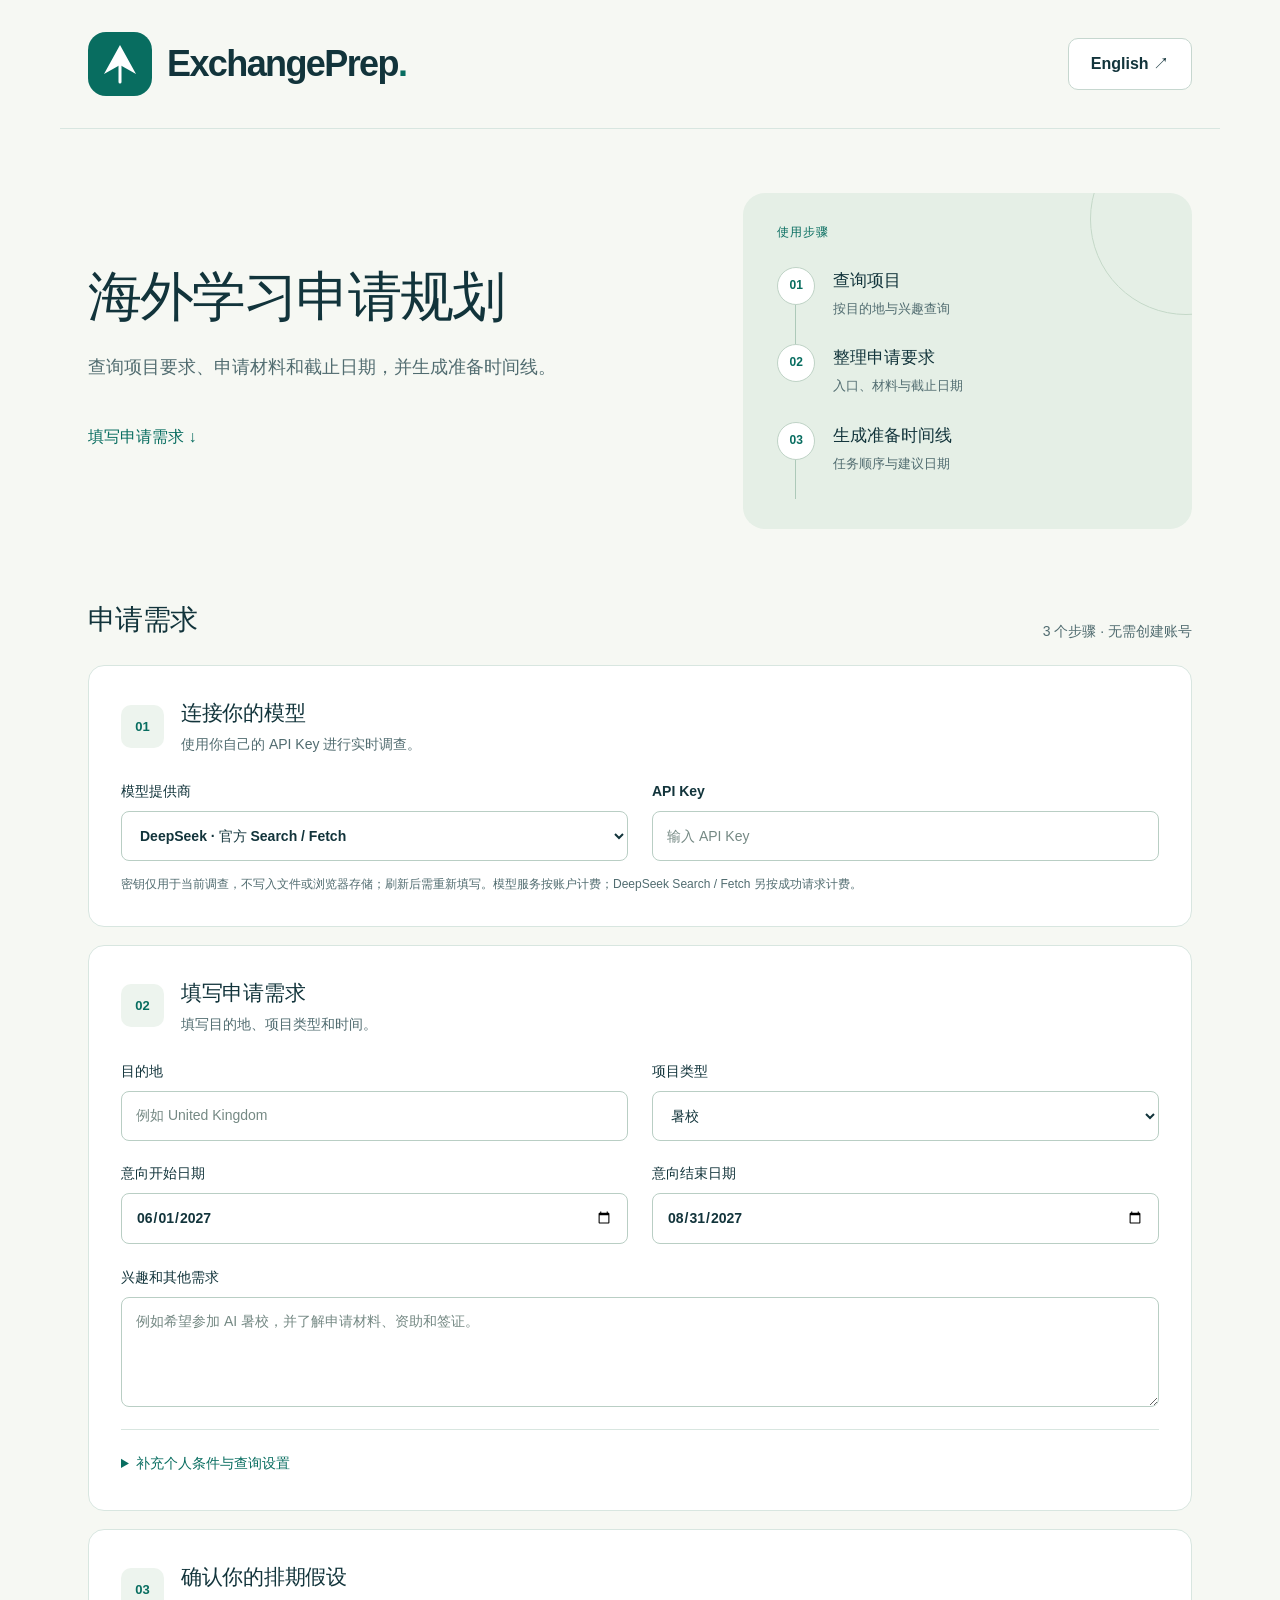
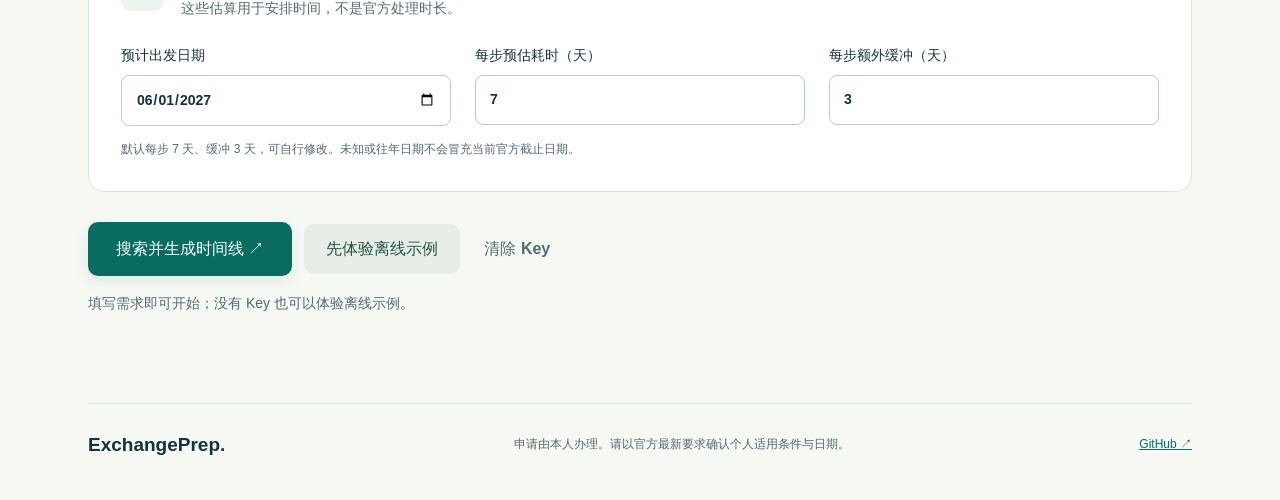
==== commit caed72b3: "Use official DeepSeek Search and Fetch with grounded reader fallbacks" ====
--- a/docs/index.html
+++ b/docs/index.html
@@ -1,11 +1,11 @@
 <!doctype html>
-<html lang="zh-CN"><head><meta charset="utf-8"><meta name="viewport" content="width=device-width,initial-scale=1"><meta name="description" content="ExchangePrep turns overseas study requirements into a clear preparation timeline."><title>ExchangePrep</title><link rel="icon" href="data:image/svg+xml,%3Csvg xmlns='http://www.w3.org/2000/svg' viewBox='0 0 64 64'%3E%3Crect width='64' height='64' rx='16' fill='%230b7266'/%3E%3Cpath d='M16 40L32 14l16 26-16-8z' fill='white'/%3E%3C/svg%3E"><link rel="stylesheet" href="./static/workspace.css?v=plain-1"><script src="./static/config.js"></script><script defer src="./static/workspace.js?v=plain-1"></script></head>
+<html lang="zh-CN"><head><meta charset="utf-8"><meta name="viewport" content="width=device-width,initial-scale=1"><meta name="description" content="ExchangePrep turns overseas study requirements into a clear preparation timeline."><title>ExchangePrep</title><link rel="icon" href="data:image/svg+xml,%3Csvg xmlns='http://www.w3.org/2000/svg' viewBox='0 0 64 64'%3E%3Crect width='64' height='64' rx='16' fill='%230b7266'/%3E%3Cpath d='M16 40L32 14l16 26-16-8z' fill='white'/%3E%3C/svg%3E"><link rel="stylesheet" href="./static/workspace.css?v=search-fetch-1"><script src="./static/config.js"></script><script defer src="./static/workspace.js?v=search-fetch-1"></script></head>
 <body><a href="#workflow" class="skip" data-i18n="skip">跳到申请表单</a>
 <header class="masthead"><div class="brand" aria-label="ExchangePrep"><svg viewBox="0 0 64 64" aria-hidden="true"><rect width="64" height="64" rx="18" fill="currentColor"/><path d="M16 42 32 13l16 29-16-9z" fill="white"/><path d="M32 33v17" stroke="white" stroke-width="3" stroke-linecap="round"/></svg><div><span class="wordmark">ExchangePrep<span class="brand-dot">.</span></span></div></div><button id="language-button" type="button" class="language" aria-label="Switch to English">English <span aria-hidden="true">↗</span></button></header>
 <main><section class="hero"><div><h1 data-i18n="hero">海外学习申请规划</h1><p class="hero-copy" data-i18n="intro">查询项目要求、申请材料和截止日期，并生成准备时间线。</p><a href="#workflow" class="hero-link" data-i18n="heroLink">填写申请需求 ↓</a></div><aside class="route-preview" aria-label="How it works"><span class="route-label" data-i18n="previewTitle">使用步骤</span><div class="route-node"><span>01</span><div><b data-i18n="previewOne">查询项目</b><p data-i18n="previewOneSub">按目的地与兴趣查询</p></div></div><div class="route-node"><span>02</span><div><b data-i18n="previewTwo">整理申请要求</b><p data-i18n="previewTwoSub">入口、材料与截止日期</p></div></div><div class="route-node"><span>03</span><div><b data-i18n="previewThree">生成准备时间线</b><p data-i18n="previewThreeSub">任务顺序与建议日期</p></div></div></aside></section>
 <div class="section-heading"><div><h2 data-i18n="formTitle">申请需求</h2></div><span class="muted" data-i18n="formHint">3 个步骤 · 无需创建账号</span></div>
 <form id="workflow" novalidate>
-<section class="card"><div class="card-heading"><span class="step-number">01</span><div><h2 data-i18n="connect">连接你的模型</h2><p class="muted" data-i18n="connectHint">使用你自己的 API Key 进行实时调查。</p></div></div><div class="grid"><label><span data-i18n="provider">模型提供商</span><select name="provider"><option value="deepseek" data-i18n="deepseek">DeepSeek · 浏览器搜索</option><option value="openai" data-i18n="openai">OpenAI · 网页搜索</option></select></label><label>API Key<input id="key" type="password" autocomplete="off" spellcheck="false" data-placeholder="keyPlaceholder" placeholder="输入 API Key"></label></div><p class="field-note" data-i18n="keyNote">密钥仅用于当前调查，不写入文件或浏览器存储；刷新后需重新填写。模型服务按账户计费。</p></section>
+<section class="card"><div class="card-heading"><span class="step-number">01</span><div><h2 data-i18n="connect">连接你的模型</h2><p class="muted" data-i18n="connectHint">使用你自己的 API Key 进行实时调查。</p></div></div><div class="grid"><label><span data-i18n="provider">模型提供商</span><select name="provider"><option value="deepseek" data-i18n="deepseek">DeepSeek · 官方 Search / Fetch</option><option value="openai" data-i18n="openai">OpenAI · 网页搜索</option></select></label><label>API Key<input id="key" type="password" autocomplete="off" spellcheck="false" data-placeholder="keyPlaceholder" placeholder="输入 API Key"></label></div><p class="field-note" data-i18n="keyNote">密钥仅用于当前调查，不写入文件或浏览器存储；刷新后需重新填写。模型服务按账户计费；DeepSeek Search / Fetch 另按成功请求计费。</p></section>
 <section class="card"><div class="card-heading"><span class="step-number">02</span><div><h2 data-i18n="needs">填写申请需求</h2><p class="muted" data-i18n="needsHint">填写目的地、项目类型和时间。</p></div></div><div class="grid"><label><span data-i18n="destination">目的地</span><input name="destination" required minlength="2" maxlength="100" data-placeholder="destinationPlaceholder" placeholder="例如 United Kingdom"></label><label><span data-i18n="type">项目类型</span><select name="programme_type"><option value="summer_school" data-i18n="summer">暑校</option><option value="winter_school" data-i18n="winter">寒校</option><option value="exchange" data-i18n="exchange">学期交换</option></select></label><label><span data-i18n="start">意向开始日期</span><input name="start_date" type="date" required></label><label><span data-i18n="end">意向结束日期</span><input name="end_date" type="date" required></label></div><label class="full"><span data-i18n="interests">兴趣和其他需求</span><textarea name="interests" maxlength="300" data-placeholder="interestsPlaceholder" placeholder="例如希望参加 AI 暑校，并了解申请材料、资助和签证。"></textarea></label>
 <details class="advanced"><summary data-i18n="advanced">补充个人条件与查询设置</summary><div class="grid"><label><span data-i18n="major">专业</span><input name="major" maxlength="120" value="Computer Science"></label><label><span data-i18n="year">年级</span><input name="year_of_study" type="number" min="1" max="8" value="2"></label><label><span data-i18n="nationality">国籍</span><input name="nationality" maxlength="100" data-placeholder="nationalityPlaceholder"></label><label><span data-i18n="residence">当前居住地</span><input name="residence" maxlength="100" value="Hong Kong"></label><label><span data-i18n="budget">预算</span><input name="budget" maxlength="100" data-placeholder="budgetPlaceholder"></label><label><span data-i18n="max">最多查询项目</span><select name="max_programmes"><option>1</option><option>2</option><option>3</option></select></label><label><span data-i18n="url">已知项目官网（可选）</span><input name="programme_url" type="url" placeholder="https://…"></label><label><span data-i18n="model">模型名称（可选）</span><input name="model" maxlength="100" data-placeholder="modelPlaceholder"></label></div><p class="field-note" data-i18n="modelNote">默认模型：DeepSeek 为 deepseek-flash，OpenAI 为 gpt-5-mini；可按账户支持情况修改。要求可能因院系、国籍和年度不同。</p></details></section>
 <section class="card"><div class="card-heading"><span class="step-number">03</span><div><h2 data-i18n="schedule">确认你的排期假设</h2><p class="muted" data-i18n="scheduleHint">这些估算用于安排时间，不是官方处理时长。</p></div></div><div class="grid three"><label><span data-i18n="departure">预计出发日期</span><input name="departure_date" type="date" required></label><label><span data-i18n="duration">每步预估耗时（天）</span><input name="duration_days" type="number" min="1" max="180" value="7" required></label><label><span data-i18n="buffer">每步额外缓冲（天）</span><input name="buffer_days" type="number" min="0" max="60" value="3" required></label></div><p class="field-note" data-i18n="estimateNote">默认每步 7 天、缓冲 3 天，可自行修改。未知或往年日期不会冒充当前官方截止日期。</p></section>
